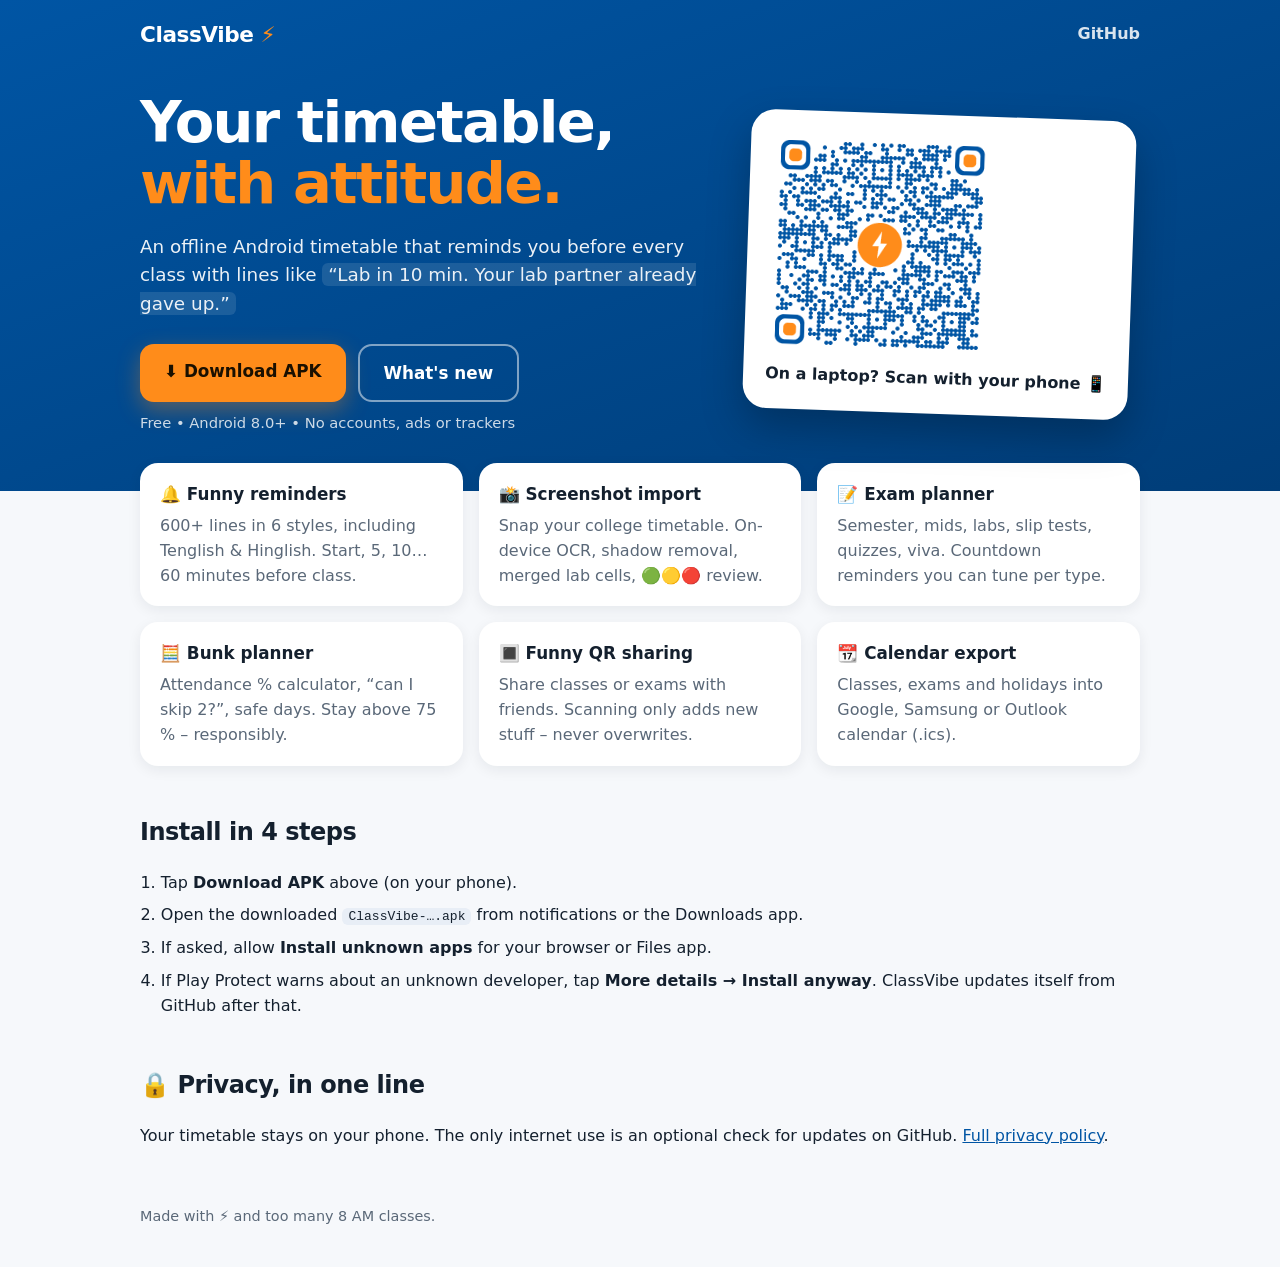
==== site/index.html @ 35aa970e "ClassVibe v1.2.0" ====
<!DOCTYPE html>
<html lang="en">
<head>
  <meta charset="utf-8">
  <meta name="viewport" content="width=device-width, initial-scale=1">
  <title>ClassVibe ⚡ – the timetable app that roasts you on time</title>
  <meta name="description" content="Offline Android timetable with funny class reminders, exam planner, attendance & bunk planner, QR sharing. No accounts, no ads, no trackers.">
  <meta name="theme-color" content="#0055A4">
  <meta property="og:title" content="ClassVibe ⚡">
  <meta property="og:description" content="Offline timetable with reminders that make you laugh. Free, no ads.">
  <link rel="icon" href="data:image/svg+xml,<svg xmlns=%22http://www.w3.org/2000/svg%22 viewBox=%220 0 100 100%22><text y=%22.9em%22 font-size=%2290%22>⚡</text></svg>">
  <link rel="stylesheet" href="style.css">
</head>
<body>
  <header class="hero">
    <nav class="wrap nav">
      <span class="logo">ClassVibe <span class="bolt">⚡</span></span>
      <a class="navlink" id="repo-link" href="https://github.com/aksharganji23/ClassVibe">GitHub</a>
    </nav>
    <div class="wrap hero-grid">
      <div>
        <h1>Your timetable,<br><span class="accent">with attitude.</span></h1>
        <p class="lead">An offline Android timetable that reminds you before every class with lines like
          <em>“Lab in 10 min. Your lab partner already gave up.”</em></p>
        <div class="cta">
          <a class="btn primary" id="download" href="https://github.com/aksharganji23/ClassVibe/releases/latest/download/ClassVibe.apk">⬇️ Download APK</a>
          <a class="btn ghost" id="notes" href="https://github.com/aksharganji23/ClassVibe/releases/latest">What's new</a>
        </div>
        <p class="meta" id="meta">Free • Android 8.0+ • No accounts, ads or trackers</p>
      </div>
      <div class="qr-card">
        <img src="download-qr.png" alt="QR code that downloads the latest ClassVibe APK" width="220" height="220">
        <p>On a laptop? Scan with your phone 📱</p>
      </div>
    </div>
  </header>

  <main class="wrap">
    <section class="features">
      <div class="card"><b>🔔 Funny reminders</b><p>600+ lines in 6 styles, including Tenglish &amp; Hinglish. Start, 5, 10… 60 minutes before class.</p></div>
      <div class="card"><b>📸 Screenshot import</b><p>Snap your college timetable. On-device OCR, shadow removal, merged lab cells, 🟢🟡🔴 review.</p></div>
      <div class="card"><b>📝 Exam planner</b><p>Semester, mids, labs, slip tests, quizzes, viva. Countdown reminders you can tune per type.</p></div>
      <div class="card"><b>🧮 Bunk planner</b><p>Attendance % calculator, “can I skip 2?”, safe days. Stay above 75 % – responsibly.</p></div>
      <div class="card"><b>🔳 Funny QR sharing</b><p>Share classes or exams with friends. Scanning only adds new stuff – never overwrites.</p></div>
      <div class="card"><b>📆 Calendar export</b><p>Classes, exams and holidays into Google, Samsung or Outlook calendar (.ics).</p></div>
    </section>

    <section class="install">
      <h2>Install in 4 steps</h2>
      <ol>
        <li>Tap <b>Download APK</b> above (on your phone).</li>
        <li>Open the downloaded <code>ClassVibe-….apk</code> from notifications or the Downloads app.</li>
        <li>If asked, allow <b>Install unknown apps</b> for your browser or Files app.</li>
        <li>If Play Protect warns about an unknown developer, tap <b>More details → Install anyway</b>. ClassVibe updates itself from GitHub after that.</li>
      </ol>
    </section>

    <section class="privacy">
      <h2>🔒 Privacy, in one line</h2>
      <p>Your timetable stays on your phone. The only internet use is an optional check for updates on GitHub. <a href="privacy.html">Full privacy policy</a>.</p>
    </section>
  </main>

  <footer class="wrap footer">
    <span>Made with ⚡ and too many 8 AM classes.</span>
    <span id="ver"></span>
  </footer>

  <script src="app.js"></script>
</body>
</html>
---- site/style.css ----
:root {
  --blue: #0055A4;
  --blue-dark: #003D78;
  --orange: #FF8C1A;
  --ink: #14202E;
  --muted: #5A6878;
  --bg: #F6F8FB;
  --card: #FFFFFF;
}
* { box-sizing: border-box; }
html { -webkit-text-size-adjust: 100%; }
body {
  margin: 0;
  font-family: system-ui, -apple-system, "Segoe UI", Roboto, sans-serif;
  color: var(--ink);
  background: var(--bg);
  line-height: 1.55;
}
.wrap { max-width: 1040px; margin: 0 auto; padding: 0 20px; }
a { color: var(--blue); }

.hero { background: linear-gradient(160deg, var(--blue) 0%, var(--blue-dark) 100%); color: #fff; padding-bottom: 56px; }
.nav { display: flex; justify-content: space-between; align-items: center; padding-top: 18px; padding-bottom: 18px; }
.logo { font-weight: 900; font-size: 1.35rem; letter-spacing: -0.02em; }
.bolt { color: var(--orange); }
.navlink { color: #fff; opacity: .85; text-decoration: none; font-weight: 600; }
.navlink:hover { opacity: 1; }

.hero-grid { display: grid; grid-template-columns: 1.4fr 1fr; gap: 40px; align-items: center; padding-top: 24px; }
h1 { font-size: clamp(2.2rem, 6vw, 3.6rem); line-height: 1.05; margin: 0 0 18px; letter-spacing: -0.03em; }
.accent { color: var(--orange); }
.lead { font-size: 1.15rem; opacity: .92; max-width: 34em; }
.lead em { font-style: normal; background: rgba(255,255,255,.12); padding: 1px 6px; border-radius: 6px; }

.cta { display: flex; flex-wrap: wrap; gap: 12px; margin: 26px 0 10px; }
.btn { display: inline-block; padding: 14px 24px; border-radius: 14px; font-weight: 800; text-decoration: none; font-size: 1.05rem; transition: transform .12s ease; }
.btn:hover { transform: translateY(-2px); }
.btn.primary { background: var(--orange); color: #1A1000; box-shadow: 0 8px 22px rgba(255,140,26,.35); }
.btn.ghost { color: #fff; border: 2px solid rgba(255,255,255,.5); }
.meta { font-size: .92rem; opacity: .8; margin: 0; }

.qr-card { background: #fff; color: var(--ink); border-radius: 24px; padding: 22px; text-align: center; justify-self: center; box-shadow: 0 18px 40px rgba(0,0,0,.25); transform: rotate(2deg); }
.qr-card img { display: block; width: 220px; height: 220px; }
.qr-card p { margin: 10px 0 0; font-weight: 700; }

.features { display: grid; grid-template-columns: repeat(auto-fit, minmax(260px, 1fr)); gap: 16px; margin-top: -28px; }
.card { background: var(--card); border-radius: 18px; padding: 18px 20px; box-shadow: 0 4px 14px rgba(20,32,46,.07); }
.card b { font-size: 1.05rem; }
.card p { margin: 6px 0 0; color: var(--muted); }

section h2 { margin-top: 48px; letter-spacing: -0.02em; }
.install ol { padding-left: 1.3em; }
.install li { margin-bottom: 8px; }
code { background: #E8EEF6; padding: 1px 6px; border-radius: 6px; }

.footer { display: flex; justify-content: space-between; flex-wrap: wrap; gap: 8px; color: var(--muted); font-size: .9rem; padding-top: 40px; padding-bottom: 40px; }

.doc { background: var(--card); border-radius: 18px; padding: 28px; margin: 32px auto; max-width: 760px; }

@media (max-width: 720px) {
  .hero-grid { grid-template-columns: 1fr; }
  .qr-card { display: none; }
  .features { margin-top: 24px; }
}
@media (prefers-color-scheme: dark) {
  :root { --ink: #E6ECF3; --muted: #9AA8B8; --bg: #0B0F14; --card: #151B23; }
  a { color: #5AA2F0; }
  code { background: #1E2833; }
  .qr-card { color: #14202E; }
}
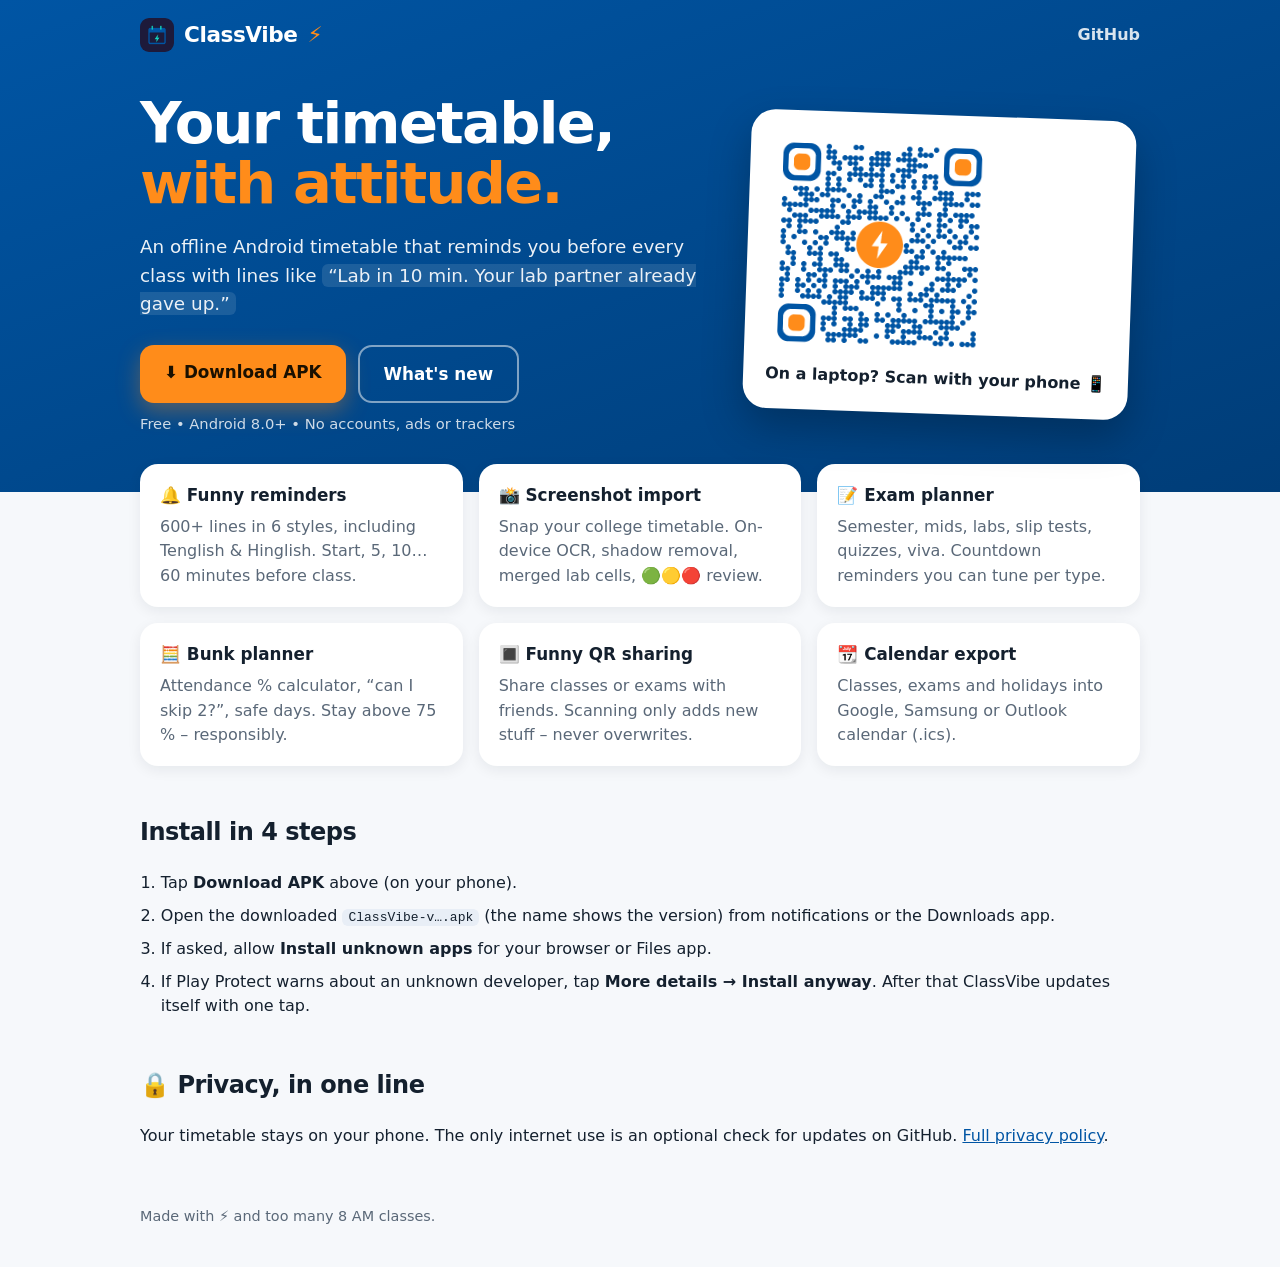
==== commit bd312136: "ClassVibe v1.3.0" ====
--- a/site/index.html
+++ b/site/index.html
@@ -8,13 +8,14 @@
   <meta name="theme-color" content="#0055A4">
   <meta property="og:title" content="ClassVibe ⚡">
   <meta property="og:description" content="Offline timetable with reminders that make you laugh. Free, no ads.">
-  <link rel="icon" href="data:image/svg+xml,<svg xmlns=%22http://www.w3.org/2000/svg%22 viewBox=%220 0 100 100%22><text y=%22.9em%22 font-size=%2290%22>⚡</text></svg>">
+  <link rel="icon" href="icon.png">
+  <link rel="apple-touch-icon" href="icon.png">
   <link rel="stylesheet" href="style.css">
 </head>
 <body>
   <header class="hero">
     <nav class="wrap nav">
-      <span class="logo">ClassVibe <span class="bolt">⚡</span></span>
+      <span class="logo"><img src="icon.png" alt="" width="34" height="34" class="logo-img">ClassVibe <span class="bolt">⚡</span></span>
       <a class="navlink" id="repo-link" href="https://github.com/aksharganji23/ClassVibe">GitHub</a>
     </nav>
     <div class="wrap hero-grid">
@@ -23,13 +24,13 @@
         <p class="lead">An offline Android timetable that reminds you before every class with lines like
           <em>“Lab in 10 min. Your lab partner already gave up.”</em></p>
         <div class="cta">
-          <a class="btn primary" id="download" href="https://github.com/aksharganji23/ClassVibe/releases/latest/download/ClassVibe.apk">⬇️ Download APK</a>
+          <a class="btn primary" id="download" href="https://github.com/aksharganji23/ClassVibe/releases/latest">⬇️ Download APK</a>
           <a class="btn ghost" id="notes" href="https://github.com/aksharganji23/ClassVibe/releases/latest">What's new</a>
         </div>
         <p class="meta" id="meta">Free • Android 8.0+ • No accounts, ads or trackers</p>
       </div>
       <div class="qr-card">
-        <img src="download-qr.png" alt="QR code that downloads the latest ClassVibe APK" width="220" height="220">
+        <img src="download-qr.png" alt="QR code that opens the ClassVibe website" width="220" height="220">
         <p>On a laptop? Scan with your phone 📱</p>
       </div>
     </div>
@@ -49,9 +50,9 @@
       <h2>Install in 4 steps</h2>
       <ol>
         <li>Tap <b>Download APK</b> above (on your phone).</li>
-        <li>Open the downloaded <code>ClassVibe-….apk</code> from notifications or the Downloads app.</li>
+        <li>Open the downloaded <code>ClassVibe-v….apk</code> (the name shows the version) from notifications or the Downloads app.</li>
         <li>If asked, allow <b>Install unknown apps</b> for your browser or Files app.</li>
-        <li>If Play Protect warns about an unknown developer, tap <b>More details → Install anyway</b>. ClassVibe updates itself from GitHub after that.</li>
+        <li>If Play Protect warns about an unknown developer, tap <b>More details → Install anyway</b>. After that ClassVibe updates itself with one tap.</li>
       </ol>
     </section>
 
--- a/site/style.css
+++ b/site/style.css
@@ -21,7 +21,8 @@
 
 .hero { background: linear-gradient(160deg, var(--blue) 0%, var(--blue-dark) 100%); color: #fff; padding-bottom: 56px; }
 .nav { display: flex; justify-content: space-between; align-items: center; padding-top: 18px; padding-bottom: 18px; }
-.logo { font-weight: 900; font-size: 1.35rem; letter-spacing: -0.02em; }
+.logo { font-weight: 900; font-size: 1.35rem; letter-spacing: -0.02em; display: inline-flex; align-items: center; gap: 10px; }
+.logo-img { border-radius: 9px; }
 .bolt { color: var(--orange); }
 .navlink { color: #fff; opacity: .85; text-decoration: none; font-weight: 600; }
 .navlink:hover { opacity: 1; }
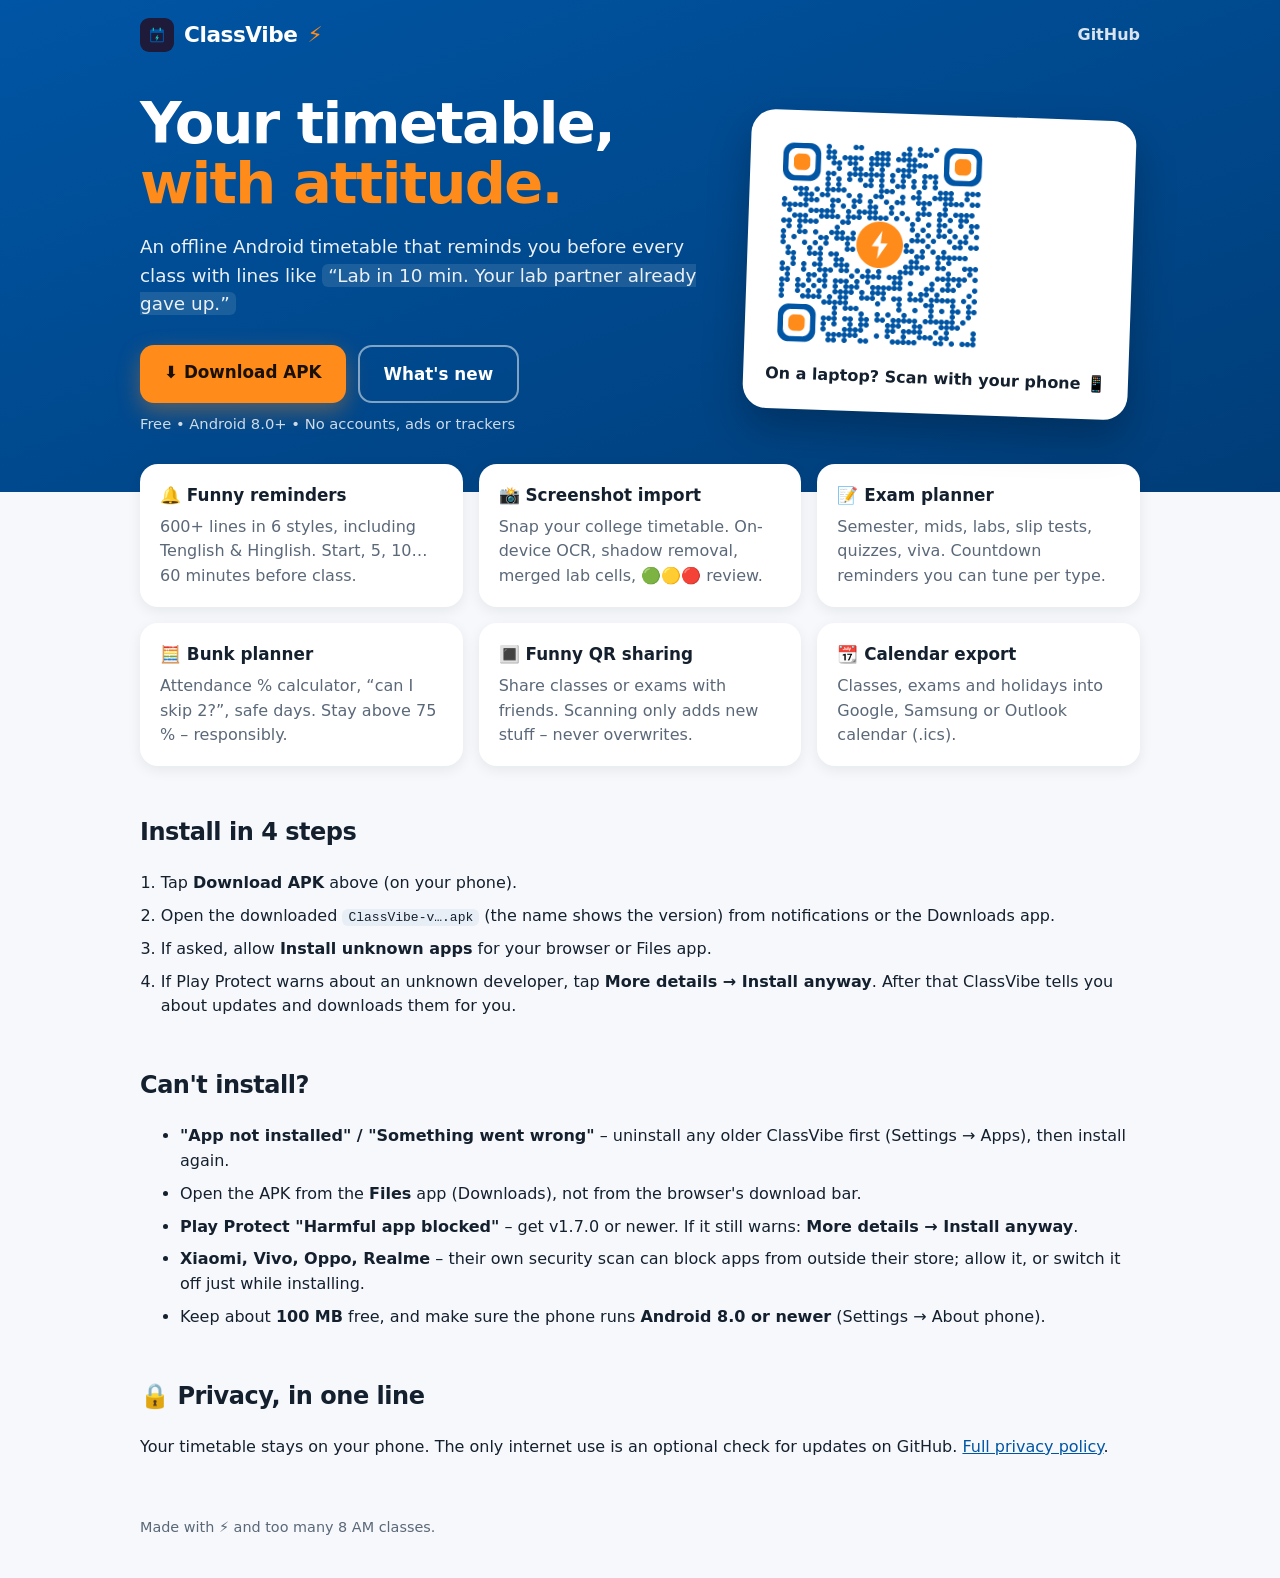
==== commit 358e446c: "ClassVibe v1.7.0" ====
--- a/site/index.html
+++ b/site/index.html
@@ -52,8 +52,19 @@
         <li>Tap <b>Download APK</b> above (on your phone).</li>
         <li>Open the downloaded <code>ClassVibe-v….apk</code> (the name shows the version) from notifications or the Downloads app.</li>
         <li>If asked, allow <b>Install unknown apps</b> for your browser or Files app.</li>
-        <li>If Play Protect warns about an unknown developer, tap <b>More details → Install anyway</b>. After that ClassVibe updates itself with one tap.</li>
+        <li>If Play Protect warns about an unknown developer, tap <b>More details → Install anyway</b>. After that ClassVibe tells you about updates and downloads them for you.</li>
       </ol>
+    </section>
+
+    <section class="install">
+      <h2>Can't install?</h2>
+      <ul>
+        <li><b>"App not installed" / "Something went wrong"</b> – uninstall any older ClassVibe first (Settings → Apps), then install again.</li>
+        <li>Open the APK from the <b>Files</b> app (Downloads), not from the browser's download bar.</li>
+        <li><b>Play Protect "Harmful app blocked"</b> – get v1.7.0 or newer. If it still warns: <b>More details → Install anyway</b>.</li>
+        <li><b>Xiaomi, Vivo, Oppo, Realme</b> – their own security scan can block apps from outside their store; allow it, or switch it off just while installing.</li>
+        <li>Keep about <b>100 MB</b> free, and make sure the phone runs <b>Android 8.0 or newer</b> (Settings → About phone).</li>
+      </ul>
     </section>
 
     <section class="privacy">
